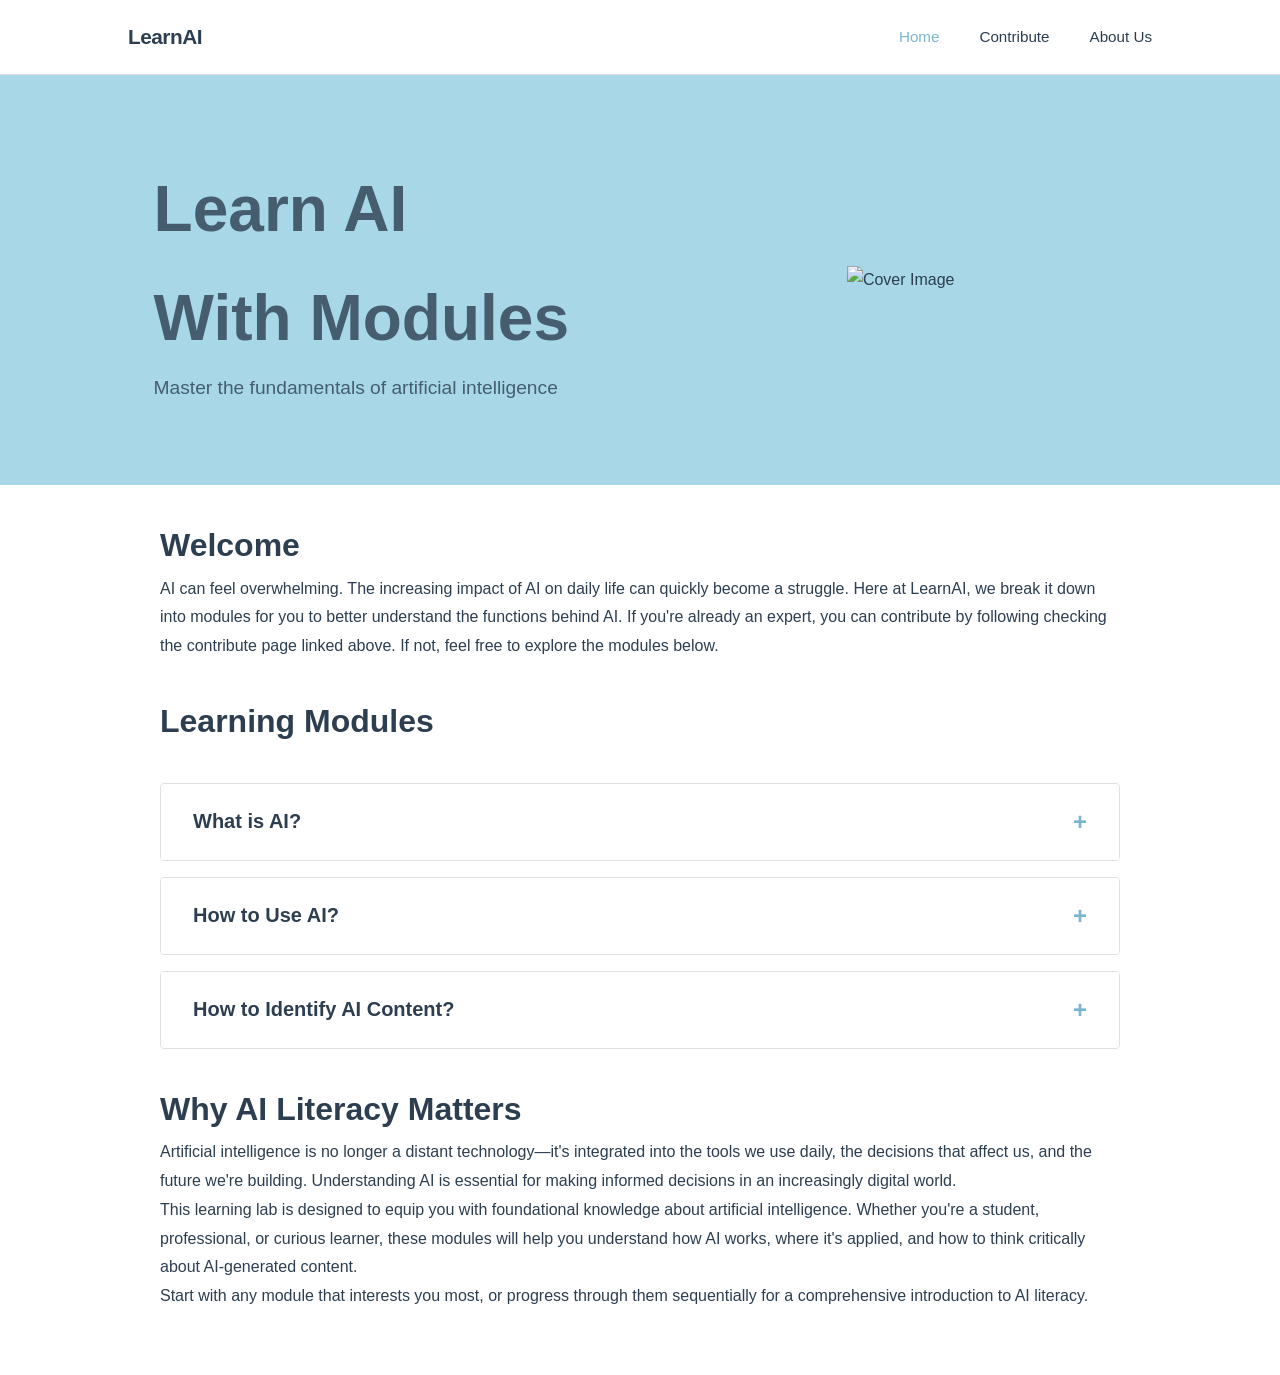
==== index.html @ 93d6efa7 "Updated Learning Checkpoint" ====
<!DOCTYPE html>
<html lang="en">

<head>
    <meta charset="UTF-8">
    <meta name="viewport" content="width=device-width, initial-scale=1.0">
    <title>LearnAI | Home</title>
    <link rel="icon" type="image/x-icon" href="/images/favicon.ico">
    <link rel="stylesheet" href="styles.css">
</head>

<body>
    <nav class="navbar">
        <div class="nav-content">
            <div class="logo">LearnAI</div>
            <ul class="nav-links">
                <li><a href="index.html" class="active">Home</a></li>
                <li><a href="contribute.html">Contribute</a></li>
                <li><a href="aboutus.html">About Us</a></li>
            </ul>
        </div>
    </nav>

    <header class="hero">
        <div class="hero-content">

            <div class="container">
                <div class="column">
                    <p align="left" style="font-size: 64px; font-weight: bold; font-family: Arial;">Learn AI<br>With
                        Modules</p>
                    <p align="left">Master the fundamentals of artificial intelligence</p>
                </div>
                <div class="column">
                    <img src="images/coverImage.jpg" alt="Cover Image" style="width: 100%;" object-fit="none">
                </div>
            </div>
    </header>

    <main class="content-wrapper">
        <article class="article-content">
            <section class="introduction-section">
                <h2>Welcome</h2>
                <p>AI can feel overwhelming. The increasing impact of AI on daily life can quickly become a struggle.
                    Here at LearnAI, we break it down into modules for you to better understand
                    the functions behind AI. If you're already an expert, you can contribute by following checking the
                    contribute page linked above. If not, feel free to explore the modules below.</p>
            </section>

            <section class="modules-section">
                <h2>Learning Modules</h2>

                <div class="module-table">
                    <div class="module-row">
                        <button class="module-toggle" onclick="toggleModule(this)">
                            <a href="module1.html" class="module-title">What is AI?</a>
                            <span class="toggle-icon">+</span>
                        </button>
                        <div class="module-content">
                            <ul>
                                <li><a href="module1.html#overview">Overview</a></li>
                                <li><a href="module1.html#built">How are they built?</a></li>
                                <li><a href="module1.html#work">How does AI work?</a></li>
                                <li><a href="module1.html#pipeline-checkpoint">Learning Checkpoint</a></li>
                            </ul>
                        </div>
                    </div>

                    <div class="module-row">
                        <button class="module-toggle" onclick="toggleModule(this)">
                            <a href="module2.html" class="module-title">How to Use AI?</a>
                            <span class="toggle-icon">+</span>
                        </button>
                        <div class="module-content">
                            <ul>
                                <li><a href="module2.html#prompting">Prompting</a></li>
                                <li><a href="module2.html#integration">Software Integration</a></li>
                                <li><a href="module2.html#ethical">Ethical Concerns</a></li>
                                <li><a href="module2.html#ethical-flashcards">Learning Checkpoint</a></li>
                            </ul>
                        </div>
                    </div>

                    <div class="module-row">
                        <button class="module-toggle" onclick="toggleModule(this)">
                            <a href="module3.html" class="module-title">How to Identify AI Content?</a>
                            <span class="toggle-icon">+</span>
                        </button>
                        <div class="module-content">
                            <ul>
                                <li><a href="module3.html#indicators">Common Indicators</a></li>
                                <li><a href="module3.html#knowledge">Test your knowledge</a></li>
                            </ul>
                        </div>
                    </div>
                </div>
            </section>

            <section class="why-section">
                <h2>Why AI Literacy Matters</h2>
                <p>Artificial intelligence is no longer a distant technology—it's integrated into the tools we use
                    daily, the decisions that affect us, and the future we're building. Understanding AI is essential
                    for making informed decisions in an increasingly digital world.</p>
                <p>This learning lab is designed to equip you with foundational knowledge about artificial intelligence.
                    Whether you're a student, professional, or curious learner, these modules will help you understand
                    how AI works, where it's applied, and how to think critically about AI-generated content.</p>
                <p>Start with any module that interests you most, or progress through them sequentially for a
                    comprehensive introduction to AI literacy.</p>
            </section>
        </article>
    </main>

    <script>
        function toggleModule(button) {
            const content = button.nextElementSibling;
            const icon = button.querySelector('.toggle-icon');

            content.classList.toggle('active');
            icon.textContent = content.classList.contains('active') ? '−' : '+';
        }
    </script>
</body>

</html>
---- styles.css ----
/* CSS Variables - Color Scheme */
:root {
    --pastel-blue: #a8d8e8;
    --pastel-green: #a8e8d8;
    --pastel-purple: #d4a8e8;
    --vibrant-purple: #c37bdb;
    --white: #ffffff;
    --dark-text: #2c3e50;
    --light-gray: #f5f5f5;
    --border-color: #e0e0e0;
    --accent-blue: #7bb5d1;
    --accent-green: #7bb5c5;
}

/* Global Styles */
* {
    margin: 0;
    padding: 0;
    box-sizing: border-box;
}

html {
    scroll-behavior: smooth;
    font-size: 16px;
}

body {
    font-family: -apple-system, BlinkMacSystemFont, 'Segoe UI', Roboto, 'Helvetica Neue', Arial, sans-serif;
    line-height: 1.7;
    color: var(--dark-text);
    background-color: var(--white);
    min-height: 100vh;
}

/* Navigation Bar */
.navbar {
    background-color: var(--white);
    border-bottom: 1px solid var(--border-color);
    position: sticky;
    top: 0;
    z-index: 100;
}

.nav-content {
    max-width: 100%;
    width: 80%;
    margin: 0 auto;
    padding: 1.2rem 0;
    display: flex;
    justify-content: space-between;
    align-items: center;
    gap: 2rem;
}

.logo {
    font-size: 1.3rem;
    font-weight: 700;
    color: var(--dark-text);
    letter-spacing: -0.5px;
    white-space: nowrap;
    flex-shrink: 0;
}

.nav-links {
    display: flex;
    list-style: none;
    gap: 2.5rem;
    flex-wrap: wrap;
    justify-content: flex-end;
}

.nav-links a {
    text-decoration: none;
    color: var(--dark-text);
    font-weight: 500;
    font-size: 0.95rem;
    transition: color 0.2s ease;
    padding-bottom: 0.5rem;
}

.nav-links a:hover,
.nav-links a:focus {
    color: var(--accent-blue);
    outline: none;
}

.nav-links a.active {
    color: var(--accent-blue);
    /*border-bottom: 2px solid var(--accent-blue);*/
}

/* Hero Section */
.hero {
    background-color: var(--pastel-blue);
    padding: 5rem 12%;
    text-align: left;
    width: 100%;
}

.hero-content h1 {
    font-size: 2.8rem;
    font-weight: 700;
    letter-spacing: -1px;
    line-height: 1.2;
}

.hero-content p {
    font-size: 1.2rem;
    color: rgba(44, 62, 80, 0.8);
    max-width: 600px;
}

.module-hero {
    background-color: var(--pastel-blue);
    padding: 6rem 14rem;
    width: 100%;
    margin: 0 auto;
}

.module-hero-content {
    max-width: 100%;
    text-align: left;
}

.module-hero-content h1 {
    font-size: 2.5rem;
    margin-bottom: 0.5rem;
    font-weight: 700;
    letter-spacing: -1px;
}

.module-hero-content p {
    font-size: 1.1rem;
    color: rgba(44, 62, 80, 0.8);
}

/* Content Wrapper */
.content-wrapper {
    max-width: 100%;
    width: 80%;
    margin: 0 auto;
    padding: 2rem;
}

.article-content {
    line-height: 1.8;
}

/* Module Sections */
.module-section {
    margin-bottom: 3rem;
}

.module-section h2 {
    font-size: 2rem;
    margin-bottom: 1.25rem;
    margin-top: 2rem;
    font-weight: 700;
    color: var(--dark-text);
    letter-spacing: -0.5px;
}

.module-section p {
    font-size: 1rem;
    color: #555;
    margin-bottom: 1rem;
}

.subsection-title {
    font-size: 1.3rem;
    font-weight: 600;
    margin-top: 1.5rem;
    margin-bottom: 1rem;
    color: var(--dark-text);
}

/* Bullet Lists */
.section-bullets {
    list-style: none;
    margin: 1.25rem 0;
    padding-left: 0;
}

.section-bullets li {
    margin-bottom: 1rem;
    padding-left: 2rem;
    position: relative;
    color: #555;
    line-height: 1.7;
}

.section-bullets li::before {
    content: "•";
    position: absolute;
    left: 0;
    top: 0.2rem;
    color: var(--accent-green);
    font-weight: bold;
    font-size: 1.25rem;
    line-height: 1;
}

/* Landing Page - Introduction Section */
.introduction-section {
    margin-bottom: 2rem;
}

.introduction-section h2 {
    font-size: 2rem;
    font-weight: 700;
}

/* Landing Page - Modules Section */
.modules-section {
    margin-bottom: 2rem;
}

.modules-section h2 {
    font-size: 2rem;
    margin-bottom: 2rem;
    font-weight: 700;
}

.module-table {
    border: none;
    border-radius: 0;
    overflow: visible;
    display: flex;
    flex-direction: column;
    gap: 1rem;
}

.module-row {
    border-bottom: none;
    border: 1px solid var(--border-color);
    border-radius: 4px;
    overflow: hidden;
}

.module-row:last-child {
    border-bottom: 1px solid var(--border-color);
}

.module-toggle {
    width: 100%;
    padding: 1.5rem 2rem;
    background-color: var(--white);
    border: none;
    cursor: pointer;
    display: flex;
    justify-content: space-between;
    align-items: center;
    transition: background-color 0.2s ease;
    font-size: 1rem;
    text-align: left;
}

.module-toggle:hover {
    background-color: var(--light-gray);
}

.module-toggle:focus {
    outline: 2px solid var(--accent-blue);
    outline-offset: -2px;
}

.module-title {
    color: var(--dark-text);
    font-size: 1.25rem;
    font-weight: 600;
    text-decoration: none;
    transition: color 0.2s ease;
}

.module-toggle:hover .module-title {
    color: var(--accent-blue);
}

.module-toggle:focus .module-title {
    color: var(--accent-blue);
}

.toggle-icon {
    font-size: 1.5rem;
    font-weight: bold;
    color: var(--accent-blue);
    flex-shrink: 0;
    margin-left: 1rem;
}

.module-content {
    max-height: 0;
    overflow: hidden;
    transition: max-height 0.3s ease;
    background-color: var(--light-gray);
}

.module-content.active {
    max-height: 300px;
    padding: 1.5rem 2rem;
}

.module-content ul {
    list-style: none;
    padding-left: 0;
    margin: 0;
}

.module-content li {
    margin-bottom: 0.75rem;
    padding-left: 1.5rem;
    position: relative;
}

.module-content li:before {
    content: "→";
    position: absolute;
    left: 0;
    color: var(--vibrant-purple);
    font-weight: bold;
}

.module-content a {
    color: var(--vibrant-purple);
    text-decoration: none;
    font-weight: 500;
}

.module-content a:hover {
    text-decoration: underline;
}

/* Landing Page - Why Section */
.why-section {
    margin-bottom: 2rem;
}

.why-section h2 {
    font-size: 2rem;
    font-weight: 700;
}


.container {
    display: flex;
    /* For segmenting columns. */
    flex-wrap: wrap;
    /* To accomodate smaller screens. */
    gap: 70px;
    /* Column gap width. */
    align-items: center;
}

.column {
    flex: 1;
    /* Setting indiivudal column width to be equal. */
    min-width: 250px;
    /* Smaller screen threshold. */
    text-align: center;
    /* Centering text in each column. */
}

.column img {
    width: 60%;
    /* Fitting image to prevent overflowing. */
    height: auto;
    /* Free aspect control based on width. */
    margin: 10px;
    /* Reducing cluttering around images. */
}

/* Navigation Section */
.navigation-section {
    display: flex;
    gap: 2rem;
    margin-top: 3rem;
    padding-top: 2rem;
    border-top: 1px solid var(--border-color);
}

.nav-link {
    flex: 1;
    padding: 0.75rem 1.5rem;
    text-decoration: none;
    font-weight: 600;
    border-radius: 4px;
    text-align: center;
    transition: all 0.2s ease;
    display: block;
}

.nav-link.nav-prev,
.nav-link.nav-next {
    background-color: var(--pastel-purple);
    color: var(--dark-text);
    border: 1px solid var(--pastel-purple);
}

.nav-link.nav-prev:hover,
.nav-link.nav-next:hover {
    background-color: var(--pastel-purple);
    color: var(--white);
    opacity: 0.9;
}

/* Knowledge Boxes */
.knowledge-box {
    background-color: var(--light-gray);
    padding: 1.5rem;
    margin-bottom: 1.5rem;
    border-left: 4px solid var(--accent-green);
    border-radius: 2px;
}

.knowledge-box h3 {
    font-size: 1.15rem;
    font-weight: 600;
    margin-bottom: 0.75rem;
    color: var(--dark-text);
}

.knowledge-box p {
    margin-bottom: 1rem;
}

.example-content {
    background-color: var(--white);
    padding: 1.25rem;
    border: 1px solid var(--border-color);
    border-radius: 2px;
    margin: 1rem 0;
    font-style: italic;
    color: #666;
}

/* Ethical Flashcards */
.ethics-flashcards {
    margin-top: 2rem;
}

.flashcard-shell {
    background-color: var(--light-gray);
    border: 1px solid var(--border-color);
    border-left: 4px solid var(--accent-blue);
    border-radius: 4px;
    padding: 1.25rem;
}

.flashcard-progress {
    font-weight: 600;
    margin-bottom: 0.75rem;
    color: var(--dark-text);
}

.flashcard-card {
    background-color: var(--white);
    border: 1px solid var(--border-color);
    border-radius: 4px;
    padding: 1rem;
    margin-bottom: 0.75rem;
    min-height: 160px;
    display: flex;
    align-items: center;
    justify-content: center;
}

.flashcard-prompt {
    margin: 0;
    color: var(--dark-text);
    text-align: center;
    width: 100%;
    font-size: 1.6rem !important;
}

.flashcard-actions {
    display: flex;
    gap: 0.75rem;
    margin-bottom: 0.5rem;
}

.flashcard-btn {
    border: 1px solid var(--border-color);
    border-radius: 4px;
    background-color: var(--white);
    color: var(--dark-text);
    padding: 0.85rem 1.25rem;
    font-size: 1.05rem;
    font-weight: 600;
    flex: 1;
    cursor: pointer;
    transition: background-color 0.2s ease, border-color 0.2s ease;
}

.flashcard-btn:hover:not(:disabled) {
    background-color: #eef7fb;
    border-color: var(--accent-blue);
}

.flashcard-btn:focus-visible,
.flashcard-next:focus-visible,
.flashcard-restart:focus-visible {
    outline: 2px solid var(--accent-blue);
    outline-offset: 2px;
}

.flashcard-btn:disabled,
.flashcard-next:disabled {
    opacity: 0.65;
    cursor: not-allowed;
}

.flashcard-feedback {
    min-height: 0;
    margin: 0;
    padding: 0;
    border-radius: 4px;
    border: none;
}

.flashcard-feedback:not(:empty) {
    margin: 0.5rem 0;
    padding: 0.75rem;
    border: 1px solid transparent;
}

.flashcard-feedback-correct {
    background-color: #e9f8f3;
    border-color: #bce7d7;
    color: #1d6650;
}

.flashcard-feedback-incorrect {
    background-color: #fff2f0;
    border-color: #f4c7c3;
    color: #8a2f2a;
}

.flashcard-controls {
    display: flex;
    justify-content: flex-end;
    margin-top: 0.25rem;
}

.flashcard-next,
.flashcard-restart {
    border: 1px solid var(--pastel-purple);
    cursor: pointer;
}

.flashcard-summary {
    margin-top: 0.75rem;
    padding-top: 0.75rem;
    border-top: 1px solid var(--border-color);
}

.flashcard-summary h4 {
    margin-bottom: 0.5rem;
}

.flashcard-summary p {
    margin-bottom: 1rem;
}

.is-hidden {
    display: none;
}

/* Pipeline Order Checkpoint */
.pipeline-checkpoint {
    margin-top: 2rem;
}

.pipeline-checkpoint-shell {
    border-left-color: var(--accent-blue);
}

.pipeline-bank {
    display: flex;
    flex-wrap: wrap;
    gap: 0.65rem;
    margin-bottom: 1rem;
    padding: 0.4rem;
    border: 1px dashed transparent;
    border-radius: 4px;
    transition: border-color 0.2s ease, background-color 0.2s ease;
}

.pipeline-bank-dragover {
    border-color: var(--accent-blue);
    background-color: #f4fbff;
}

.pipeline-step {
    border: 1px solid var(--border-color);
    background-color: var(--white);
    color: var(--dark-text);
    border-radius: 4px;
    padding: 0.75rem 0.9rem;
    font-size: 1rem;
    font-weight: 600;
    cursor: grab;
    transition: background-color 0.2s ease, border-color 0.2s ease;
    width: 100%;
    text-align: left;
    position: relative;
    padding-left: 2rem;
    transition: transform 0.18s ease, box-shadow 0.18s ease, background-color 0.2s ease, border-color 0.2s ease;
}

.pipeline-step:active {
    cursor: grabbing;
}

.pipeline-step::before,
.pipeline-slot-filled::before {
    content: "::";
    position: absolute;
    left: 0.75rem;
    top: 50%;
    transform: translateY(-50%);
    color: #8aa5b5;
    letter-spacing: 1px;
    font-weight: 700;
}

.pipeline-step:hover:not(:disabled) {
    background-color: #eaf6ff;
    border-color: var(--accent-blue);
}

.pipeline-step:focus-visible {
    outline: 2px solid var(--accent-blue);
    outline-offset: 2px;
}

.pipeline-step-used,
.pipeline-step:disabled {
    opacity: 0.65;
    cursor: not-allowed;
}

.pipeline-sequence-wrap h4 {
    display: none;
}

.pipeline-sequence-wrap.flashcard-card {
    display: block;
    min-height: 0;
    align-items: stretch;
    justify-content: flex-start;
    padding: 1rem;
}

.pipeline-sequence {
    margin: 0;
    padding-left: 0;
    display: grid;
    gap: 0.65rem;
    list-style: none;
}

.pipeline-slot {
    border: 1px solid var(--border-color);
    border-radius: 4px;
    padding: 0.85rem 1rem;
    background-color: var(--white);
    min-height: 44px;
    cursor: default;
    transition: transform 0.18s ease, box-shadow 0.18s ease, border-color 0.2s ease, background-color 0.2s ease;
}

.pipeline-slot-empty {
    color: #74838f;
    font-style: italic;
}

.pipeline-slot-filled {
    border-style: solid;
    border-color: #bcded0;
    color: var(--dark-text);
    font-style: normal;
    cursor: grab;
    position: relative;
    padding-left: 2rem;
}

.pipeline-slot-filled:active {
    cursor: grabbing;
}

.pipeline-slot-dragover {
    border-color: var(--accent-blue);
    background-color: #eef7fb;
}

.pipeline-dragging {
    opacity: 0.85;
    transform: translateY(-2px) scale(1.01);
    box-shadow: 0 8px 18px rgba(44, 62, 80, 0.14);
}

.pipeline-controls {
    margin-top: 1rem;
    margin-bottom: 0.5rem;
}

.pipeline-feedback {
    margin-top: 0.5rem;
}

.pipeline-feedback-hint {
    background-color: #eef7fb;
    border-color: #c9dfec;
    color: #315768;
}

/* Footer */
.footer {
    display: none;
}

/* Contact Page Styles */
.contact-box {
    background-color: var(--light-gray);
    padding: 1.5rem;
    margin-bottom: 1.5rem;
    border-left: 4px solid var(--accent-green);
    border-radius: 2px;
}

.contact-box h3 {
    font-size: 1.15rem;
    font-weight: 600;
    margin-bottom: 0.75rem;
    color: var(--dark-text);
}

.contact-box p {
    margin-bottom: 0.5rem;
}

.email-link,
.contact-box a {
    color: var(--accent-blue);
    text-decoration: none;
    font-weight: 500;
    transition: color 0.2s ease;
}

.email-link:hover,
.contact-box a:hover {
    color: var(--accent-green);
    text-decoration: underline;
}

.email-link:focus,
.contact-box a:focus {
    outline: 2px solid var(--accent-blue);
    outline-offset: 2px;
    border-radius: 2px;
}

.faq-item {
    margin-bottom: 2rem;
    padding-bottom: 1.5rem;
    border-bottom: 1px solid var(--border-color);
}

.faq-item:last-child {
    border-bottom: none;
}

.faq-item h3 {
    font-size: 1.1rem;
    font-weight: 600;
    margin-bottom: 0.75rem;
    color: var(--dark-text);
}

/* Responsive Design */
@media (max-width: 1024px) {

    .nav-content,
    .hero,
    .module-hero-content,
    .content-wrapper {
        width: 85%;
    }
}

@media (max-width: 768px) {
    html {
        font-size: 15px;
    }

    .nav-content {
        width: 90%;
        flex-direction: column;
        align-items: flex-start;
        gap: 1rem;
    }

    .nav-links {
        gap: 1.5rem;
        width: 100%;
    }

    .hero {
        width: 90%;
        padding: 3rem 1.5rem;
    }

    .hero-content h1 {
        font-size: 2rem;
    }

    .hero-content p {
        font-size: 1rem;
    }

    .module-hero {
        padding: 3rem 1.5rem;
    }

    .module-hero-content {
        width: 90%;
    }

    .module-hero-content h1 {
        font-size: 1.75rem;
    }

    .module-section h2 {
        font-size: 1.5rem;
    }

    .content-wrapper {
        width: 90%;
        padding: 1.5rem;
    }

    .module-toggle {
        padding: 1.25rem 1.5rem;
    }

    .module-toggle:focus {
        outline-width: 3px;
    }

    .module-content.active {
        max-height: 400px;
        padding: 1rem 1.5rem;
    }

    .navigation-section {
        flex-direction: column;
        gap: 1rem;
    }

    .nav-links a {
        font-size: 0.9rem;
    }

    .flashcard-actions {
        flex-direction: column;
    }

    .flashcard-btn,
    .flashcard-next,
    .flashcard-restart {
        width: 100%;
    }

    .flashcard-controls {
        justify-content: stretch;
        margin-top: 0.35rem;
    }

    .pipeline-controls {
        flex-direction: column;
    }

    .pipeline-step {
        min-height: 44px;
    }
}

@media (max-width: 480px) {
    html {
        font-size: 14px;
    }

    .nav-content {
        width: 95%;
        padding: 1rem 0;
    }

    .logo {
        font-size: 1.1rem;
    }

    .nav-links {
        gap: 0.75rem;
        font-size: 0.85rem;
        flex-direction: column;
        width: 100%;
    }

    .hero {
        width: 95%;
        padding: 2rem 1rem;
    }

    .hero-content h1 {
        font-size: 1.5rem;
    }

    .hero-content p {
        font-size: 0.95rem;
    }

    .module-hero {
        padding: 2rem 1rem;
    }

    .module-hero-content {
        width: 95%;
    }

    .module-hero-content h1 {
        font-size: 1.5rem;
    }

    .module-section h2 {
        font-size: 1.25rem;
    }

    .subsection-title {
        font-size: 1.1rem;
    }

    .content-wrapper {
        width: 95%;
        padding: 1rem;
    }

    .module-toggle {
        padding: 1rem;
        font-size: 0.95rem;
    }

    .module-title {
        font-size: 1rem;
    }

    .toggle-icon {
        font-size: 1.25rem;
    }

    .section-bullets li {
        margin-bottom: 0.75rem;
        padding-left: 1.75rem;
    }

    .nav-link {
        padding: 0.6rem 1rem;
        font-size: 0.9rem;
    }

    .contact-box {
        padding: 1.25rem;
    }

    .faq-item {
        margin-bottom: 1.5rem;
        padding-bottom: 1rem;
    }
}

/* Print Styles */
@media print {

    .navbar,
    .footer,
    .navigation-section {
        display: none;
    }

    body {
        background-color: var(--white);
    }

    .module-section {
        page-break-inside: avoid;
    }

    .knowledge-box {
        page-break-inside: avoid;
    }
}
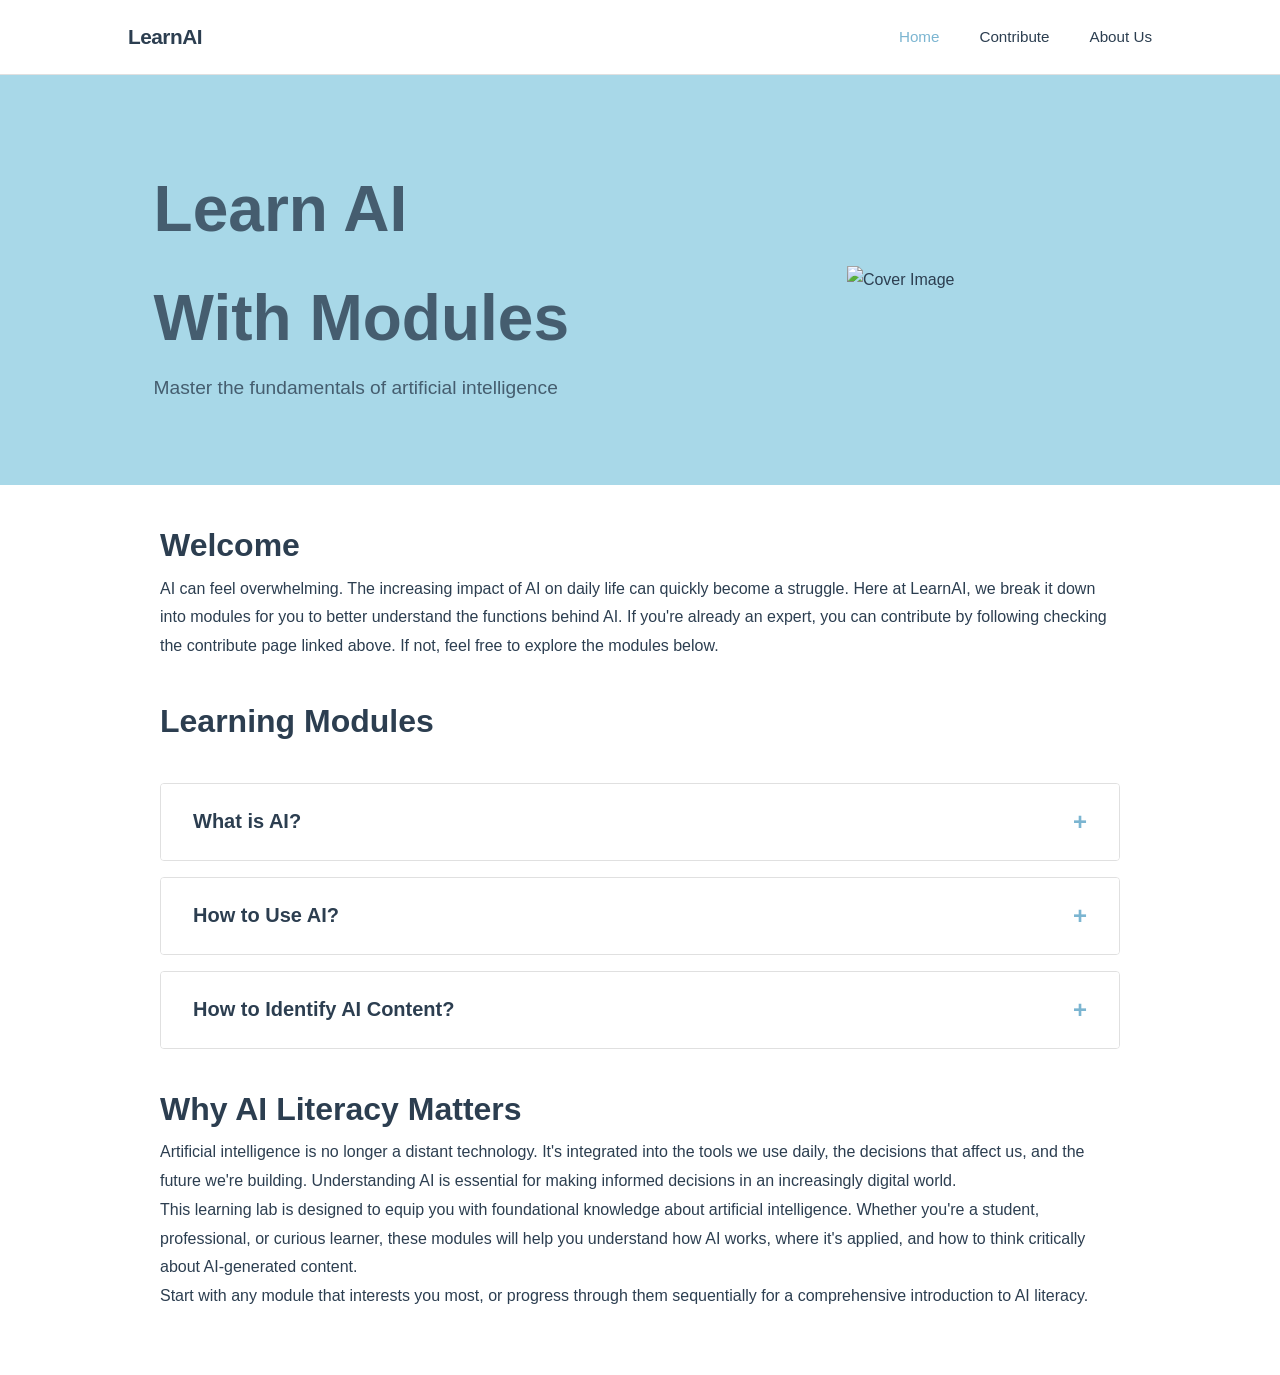
==== commit c8e32b2d: "removed an em-dash" ====
--- a/index.html
+++ b/index.html
@@ -60,7 +60,6 @@
                                 <li><a href="module1.html#overview">Overview</a></li>
                                 <li><a href="module1.html#built">How are they built?</a></li>
                                 <li><a href="module1.html#work">How does AI work?</a></li>
-                                <li><a href="module1.html#pipeline-checkpoint">Learning Checkpoint</a></li>
                             </ul>
                         </div>
                     </div>
@@ -75,7 +74,6 @@
                                 <li><a href="module2.html#prompting">Prompting</a></li>
                                 <li><a href="module2.html#integration">Software Integration</a></li>
                                 <li><a href="module2.html#ethical">Ethical Concerns</a></li>
-                                <li><a href="module2.html#ethical-flashcards">Learning Checkpoint</a></li>
                             </ul>
                         </div>
                     </div>
@@ -97,7 +95,7 @@
 
             <section class="why-section">
                 <h2>Why AI Literacy Matters</h2>
-                <p>Artificial intelligence is no longer a distant technology—it's integrated into the tools we use
+                <p>Artificial intelligence is no longer a distant technology. It's integrated into the tools we use
                     daily, the decisions that affect us, and the future we're building. Understanding AI is essential
                     for making informed decisions in an increasingly digital world.</p>
                 <p>This learning lab is designed to equip you with foundational knowledge about artificial intelligence.
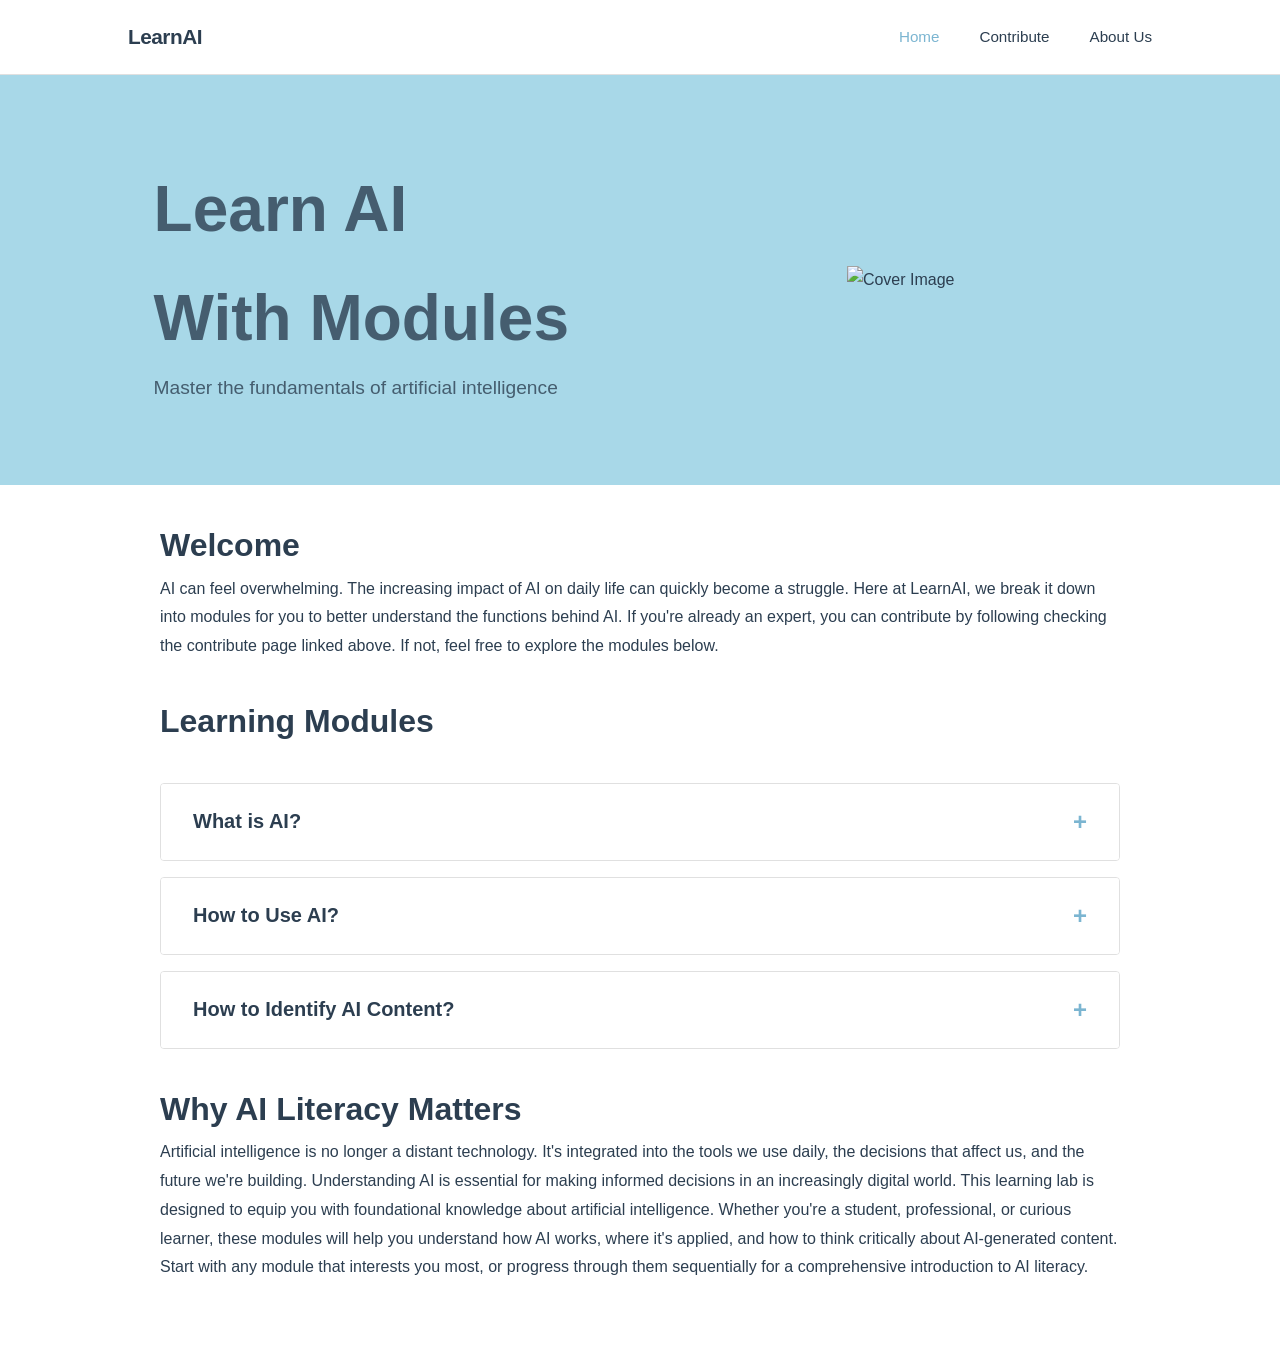
==== commit a5ce19eb: "Resolved HTML style errors" ====
--- a/index.html
+++ b/index.html
@@ -60,6 +60,7 @@
                                 <li><a href="module1.html#overview">Overview</a></li>
                                 <li><a href="module1.html#built">How are they built?</a></li>
                                 <li><a href="module1.html#work">How does AI work?</a></li>
+                                <li><a href="module1.html#pipeline-checkpoint">Learning Checkpoint</a></li>
                             </ul>
                         </div>
                     </div>
@@ -74,6 +75,7 @@
                                 <li><a href="module2.html#prompting">Prompting</a></li>
                                 <li><a href="module2.html#integration">Software Integration</a></li>
                                 <li><a href="module2.html#ethical">Ethical Concerns</a></li>
+                                <li><a href="module2.html#ethical-flashcards">Learning Checkpoint</a></li>
                             </ul>
                         </div>
                     </div>
@@ -97,12 +99,12 @@
                 <h2>Why AI Literacy Matters</h2>
                 <p>Artificial intelligence is no longer a distant technology. It's integrated into the tools we use
                     daily, the decisions that affect us, and the future we're building. Understanding AI is essential
-                    for making informed decisions in an increasingly digital world.</p>
-                <p>This learning lab is designed to equip you with foundational knowledge about artificial intelligence.
-                    Whether you're a student, professional, or curious learner, these modules will help you understand
-                    how AI works, where it's applied, and how to think critically about AI-generated content.</p>
-                <p>Start with any module that interests you most, or progress through them sequentially for a
-                    comprehensive introduction to AI literacy.</p>
+                    for making informed decisions in an increasingly digital world. This learning lab is designed to 
+                    equip you with foundational knowledge about artificial intelligence. Whether you're a student, 
+                    professional, or curious learner, these modules will help you understand how AI works, where it's 
+                    applied, and how to think critically about AI-generated content. Start with any module that 
+                    interests you most, or progress through them sequentially for a comprehensive introduction to AI 
+                    literacy.</p>
             </section>
         </article>
     </main>
